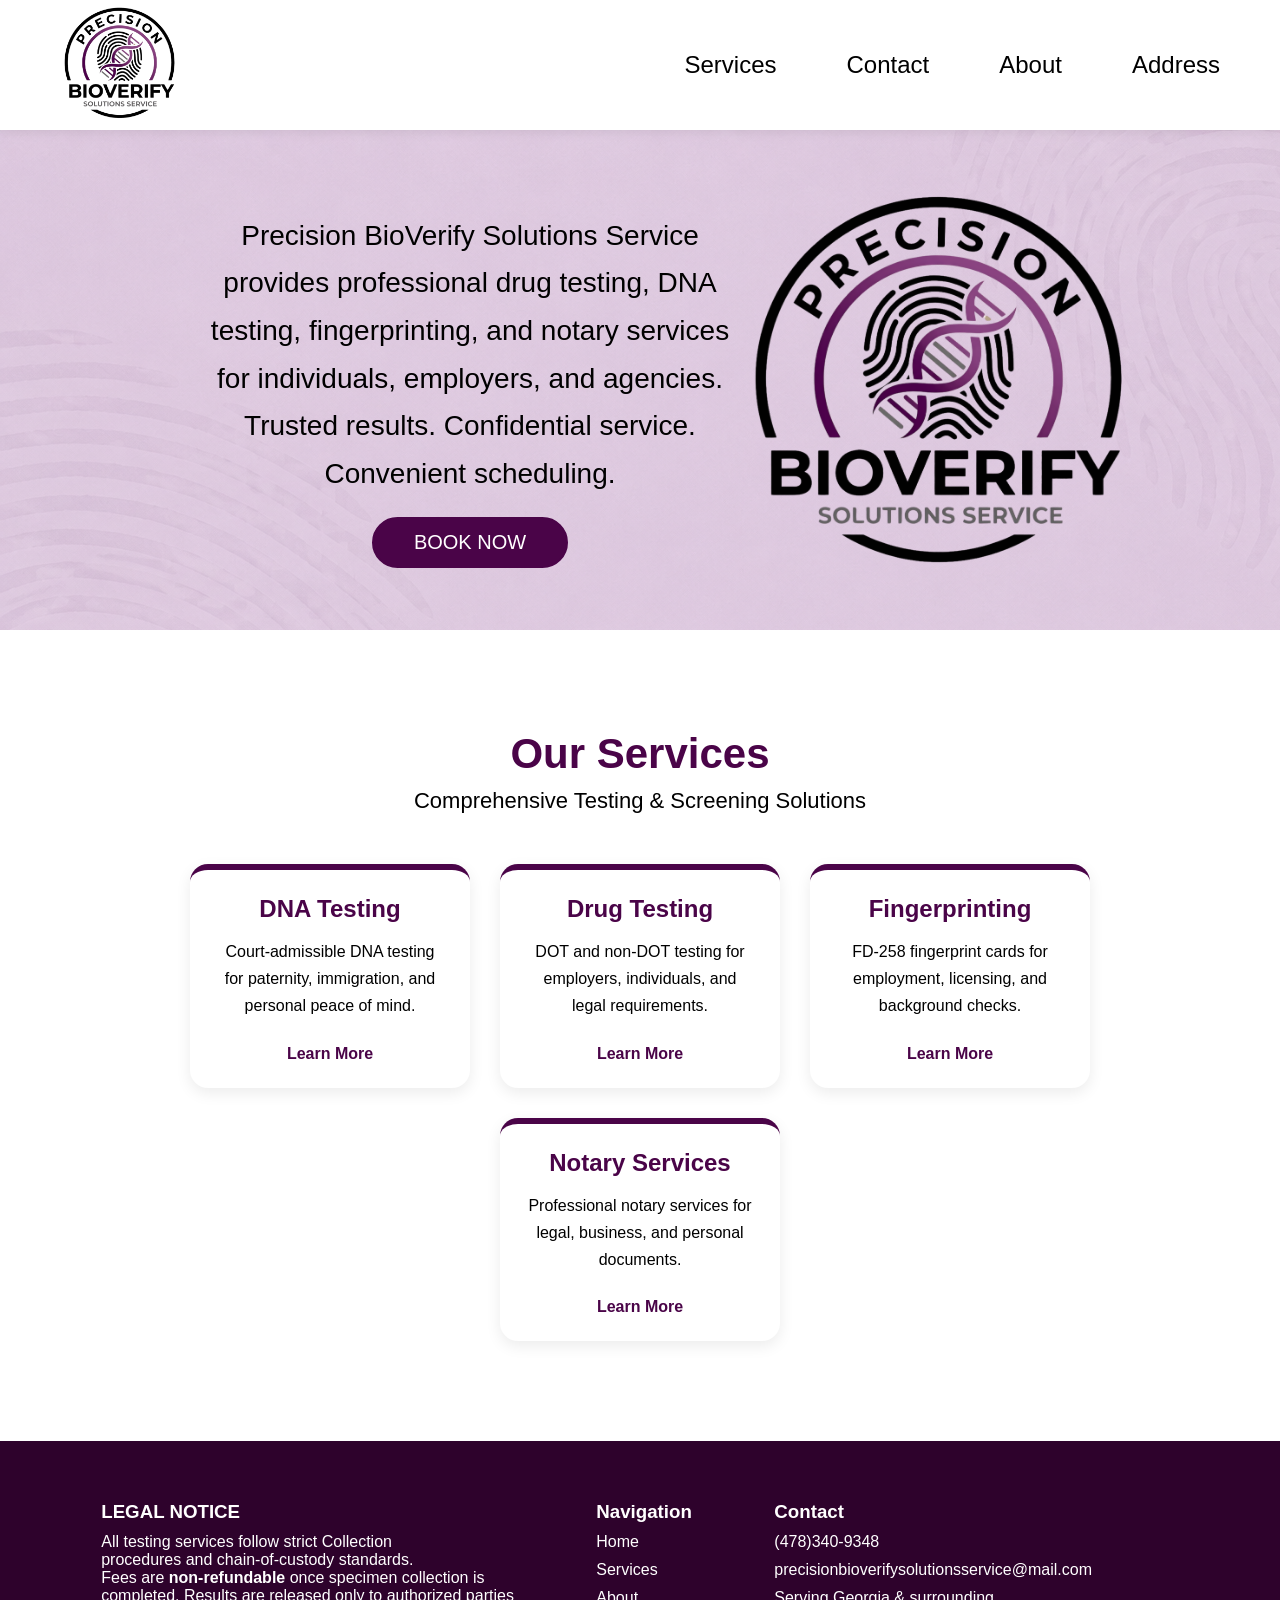
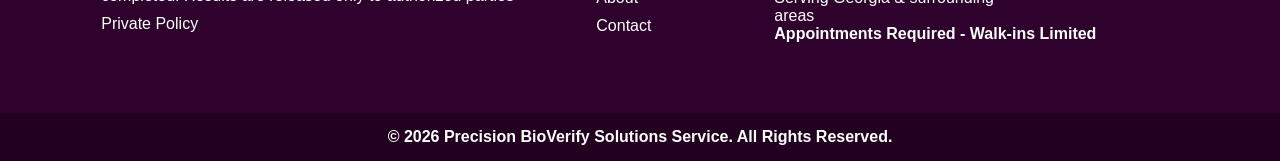
==== index.html @ c6c78e3b "Add files via upload" ====
<!DOCTYPE html>
<html lang="en">
<head>
    <meta charset="UTF-8">
    <meta name="viewport" content="width=device-width, initial-scale=1.0">
    <title>PrecisionBioverifySolutionsService</title>
<link rel="stylesheet" href="style.css">
</head>
<body>
   <div id="navbar">

    <!-- LOGO -->
    <a href="index.html">
        <img src="bioverify.png" alt="logonavbar" class="nav-logo"
        width="120px">      
    </a>

    <!-- NAV LINKS -->
    <div class="nav-links">
        <a href="services.html">Services</a>
        <a href="contact.html">Contact</a>
        <a href="about.html">About</a>
        <a href="address.html">Address</a>
    </div>

</div>
<div id="two-columns">
    <div id="columns-1">
        <p id="home-text">
       Precision BioVerify Solutions Service provides professional
     drug testing, DNA testing, fingerprinting, and notary services
     for individuals, employers, and agencies.<br>

Trusted results. Confidential service. Convenient scheduling.
    </p>
     <a href="services.html" class="border-button">
        <button>BOOK NOW</button>
    </a>
    </div>
    <div id="columns-2">
        <img src="bioverify.png" class="logo" alt="logo">
    </div>
</div>
<section id="services-preview">
    <h2>Our Services</h2>
    <p class="services-subtitle">
        Comprehensive Testing & Screening Solutions
    </p>

    <div class="service-cards">

        <div class="service-card">
            <h3>DNA Testing</h3>
            <p>
                Court-admissible DNA testing for paternity,
                immigration, and personal peace of mind.
            </p>
            <a href="services.html">Learn More</a>
        </div>

        <div class="service-card">
            <h3>Drug Testing</h3>
            <p>
                DOT and non-DOT testing for employers,
                individuals, and legal requirements.
            </p>
            <a href="services.html">Learn More</a>
        </div>

        <div class="service-card">
            <h3>Fingerprinting</h3>
            <p>
                FD-258 fingerprint cards for employment,
                licensing, and background checks.
            </p>
            <a href="services.html">Learn More</a>
        </div>

        <div class="service-card">
            <h3>Notary Services</h3>
            <p>
                Professional notary services for legal,
                business, and personal documents.
            </p>
            <a href="services.html">Learn More</a>
        </div>

    </div>
</section>
<footer id="footer">

    <div class="footer-column">
        <h3>LEGAL NOTICE</h3>
        <p>All testing services follow strict Collection<br>
            procedures and chain-of-custody standards.<br>
        Fees are <b>non-refundable</b> once specimen collection is<br> 
    completed. Results are released only to authorized parties</p>
    <a href="privatepolicy.html">Private Policy</a>
    </div>

    <div class="footer-column">
        <h3>Navigation</h3>
        <a href="index.html">Home</a>
        <a href="services.html">Services</a>
        <a href="about.html">About</a>
        <a href="contact.html">Contact</a>
    </div>

    <div class="footer-column">
        <h3>Contact</h3>
        <p>(478)340-9348</p>
        <p>precisionbioverifysolutionsservice@mail.com</p>
        <p>Serving Georgia &amp; surrounding<br>
        areas
        <br><b>Appointments Required - Walk-ins Limited<b></p>
    </div>

</footer>

<div id="copyright">
    © 2026 Precision BioVerify Solutions Service. All Rights Reserved.
</div>
    </body>
</html>
---- style.css ----
*{
    margin: 0;
    padding: 0;
    box-sizing: border-box;
}

body{
    font-family: 'Montserrat', sans-serif;
    background: #e8d8e6;
    margin: 0px;
    padding-top:130px ;
} 
#two-columns{
   display: flex;
    justify-content: center;
    align-items: center;
    height: 500px;
    padding-left: 200px;
    background-image: url(print.png);
}
#columns-1,
#columns-2 {
    flex: 1;
}
#home-text{
   max-width: 800px;
   text-align: center;
   font-size: 28px;
   line-height: 1.7;
   margin-top: 20px;
   width: 100%;
}
.logo{
    width: 400px;
    max-width: 100%;
    display: block;

}
#services-preview{
    padding: 100px 80px;
    text-align: center;
    background-color: white;
}

#services-preview h2{
    font-size: 42px;
    margin-bottom: 10px;
    color: #4a0448;
}

.services-subtitle{
    font-size: 22px;
    margin-bottom: 50px;
}

.service-cards{
    display: flex;
    justify-content: center;
    gap: 30px;
    flex-wrap: wrap;
}

.service-card{
    width: 280px;
    background: white;
    padding: 35px 25px;
    border-radius: 15px;
    box-shadow: 0 5px 15px rgba(0,0,0,0.08);
    transition: 0.3s;
}

.service-card:hover{
    transform: translateY(-8px);
}

.service-card h3{
    margin-bottom: 15px;
    color: #4a0448;
    font-size: 24px;
}

.service-card p{
    line-height: 1.7;
    margin-bottom: 25px;
}

.service-card a{
    text-decoration: none;
    color: #4a0448;
    font-weight: 600;
}

.service-card a:hover{
    text-decoration: underline;
}
#navbar {
    background-color: white;
    height: 130px;
    display: flex;
    align-items: center;
    justify-content: space-between;
    padding: 20px 60px;
    position: fixed;
    top: 0;
    left: 0;
    width: 100%;
    z-index: 1000;
    box-shadow: 0 2px 10px rgba(0,0,0,0.08);

}
#nav-logo{
    width: 120px;
    height: auto;
    display: block;
}
.nav-links{
    display: flex;
    align-items: center;
    gap: 70px;
}
.nav-links a{
    text-decoration: none;
    color: black;
    font-size: 24px;
}
.border-button button{
    padding: 12px 40px;
    border-radius: 30px;
    border: 2px solid #4a0448;
    background: #4a0448;
    font-size: 20px;
    cursor: pointer;
    color: white;
}
.border-button{
    display: flex;
    justify-content: center;
    text-decoration: none;
    margin-top: 20px;
}
.about-hero-text h3{
    margin-bottom: 0px;
    margin-top: 0px;
    margin-left: 20px;
}

.about-hero-text h1{
    margin-bottom: 0px;
    margin-top: 0px;
    margin-left: 20px;
}

.about-hero-text p{
    line-height: 1.8;
    margin-left: 20px;
}
.about-hero{
    height: 350px;
    background-image: url(dna1.png);
    background-size: cover;
    background-position: center;
    background-repeat: no-repeat;
    display: flex;
    align-items: center;
    padding-left: 80px;
    position: relative;
    overflow: hidden;
}
#about-columns {
    display: flex;
}
.about-section{
    display: flex;
    justify-content: space-between;
    align-items: center;
    gap: 60px;
    padding: 80px;
}
#about-text{
    width: 60%;
}
#about-text h2{
    font-size: 30px;
}
#about-text p{
    font-size: 28px;
    line-height: 1.8;
    color: #1f1f1f;
}
.lab-image{
    width: 100%;
    max-width: 500px;
    border-radius: 20px;
    height: auto;
    display: block;
}
#columns-b{
    width: 40%;
}
.services-hero{
    height: 450px;
    background-image: url(dna1.png);
    background-size: cover;
    background-position: center;
    background-repeat: no-repeat;
    display: flex;
    align-items: center;
    justify-content: center;
    text-align: center;
    position: relative;
    
}
.services-hero::before{
    content: "";
    position: absolute;
    inset: 0;
    background: rgba(74, 4, 72, 0.55);
}
.services-hero-content h1 {
    font-size: 72px;
    margin-bottom: 20px;
    font-weight: 700;
}
.services-hero-content h3{
    font-size: 28px;
    margin-bottom: 20px;
    font-weight: 500;
}
.services-hero-content p{
    font-size: 24px;
    margin-bottom: 35px;
}
.services-hero-content{
    position: relative;
    z-index: 1;
    color: #e8d8e6;
}
.services-hero::after{
    content: "";
    position: absolute;
    top: 0;
    left: 0;
    width: 100%;
    height: 6px;
    background-color: #4a0448;
}
#service-grid{
    display: grid;
    grid-template-columns: repeat(4, 1fr);
    gap: 30px;
    max-width: 1600px;
    margin: 80px auto;
    padding: 0 40px;
}

.service-card{
    background: white;
    border-radius: 18px;
    padding: 25px;
    box-shadow: 0 5px 15px rgba(0,0,0,0.08);
    border-top: 6px solid #4a0448;
    text-align: center;
}

.service-card h2{
    color: #4a0448;
    margin-bottom: 20px;
    font-size: 24px;
}

.service-card ul{
    list-style: none;
    padding: 0;
    margin-bottom: 20px;
}

.service-card li{
    margin-bottom: 10px;
    font-size: 16px;
}

.price{
    font-size: 24px;
    font-weight: bold;
    color: #4a0448;
    margin-bottom: 20px;
}

.service-btn{
    display: inline-block;
    background: #4a0448;
    color: white;
    text-decoration: none;
    padding: 12px 28px;
    border-radius: 30px;
    position: relative;
    z-index: 10;
}

.service-btn:hover{
    background: #670664;
}
#additional-services{
    display: flex;
    justify-content: center;
    gap: 30px;
    max-width: 1200px;
    margin: 80px auto;
    padding: 0 40px;
}

.mini-service-card{
    width: 320px;
    background: white;
    border-radius: 18px;
    padding: 30px;
    text-align: center;
    box-shadow: 0 5px 15px rgba(0,0,0,0.08);
    border-top: 5px solid #4a0448;
}

.mini-service-card h3{
    color: #4a0448;
    margin-bottom: 15px;
}

.mini-service-card p{
    margin-bottom: 20px;
}

.service-price{
    color: #4a0448;
    font-size: 24px;
    font-weight: bold;
}
#background-screening{
    padding: 100px 60px;
    text-align: center;
}

#background-screening h2{
    color: #4a0448;
    font-size: 42px;
    margin-bottom: 50px;
}

.screening-cards{
    display: flex;
    justify-content: center;
    gap: 30px;
    flex-wrap: wrap;
}

.screening-card{
    width: 320px;
    background: white;
    padding: 30px;
    border-radius: 18px;
    box-shadow: 0 5px 15px rgba(0,0,0,.08);
    border-top: 5px solid #4a0448;
}

.screening-card h3{
    color: #4a0448;
    margin-bottom: 15px;
}

.screening-card p{
    line-height: 1.7;
    margin-bottom: 20px;
}

.screening-card a{
    color: #4a0448;
    font-weight: bold;
    text-decoration: none;
}
#packages{
    padding: 100px 60px;
    text-align: center;
}

#packages h2{
    color: #4a0448;
    font-size: 42px;
    margin-bottom: 50px;
}

.package-grid{
    display: flex;
    justify-content: center;
    gap: 30px;
    flex-wrap: wrap;
}

.package-card{
    width: 320px;
    background: white;
    padding: 35px;
    border-radius: 18px;
    box-shadow: 0 5px 15px rgba(0,0,0,.08);
}

.featured{
    background: #4a0448;
    color: white;
    transform: scale(1.05);
}

.package-price{
    font-size: 40px;
    font-weight: bold;
    margin: 20px 0;
}

.package-card ul{
    list-style: none;
    padding: 0;
    margin-bottom: 30px;
}

.package-card li{
    margin-bottom: 12px;
}

.package-card a{
    display: inline-block;
    padding: 12px 30px;
    background: #4a0448;
    color: white;
    text-decoration: none;
    border-radius: 30px;
}

.featured a{
    background: white;
    color: #4a0448;
}
#why-us{
    padding: 100px 60px;
    text-align: center;
}

#why-us h2{
    color: #4a0448;
    font-size: 42px;
    margin-bottom: 50px;
}

.why-grid{
    display: grid;
    grid-template-columns: repeat(3, 1fr);
    gap: 25px;
    max-width: 1200px;
    margin: auto;
}

.why-grid div{
    background: white;
    padding: 25px;
    border-radius: 15px;
    box-shadow: 0 5px 15px rgba(0,0,0,.08);
}
#footer{
    background: #2e022c;
    color: white;
    display: flex;
    justify-content: space-around;
    padding: 60px;
    flex-wrap: wrap;
}

.footer-column{
    display: flex;
    flex-direction: column;
    gap: 10px;
}

.footer-column a{
    color: white;
    text-decoration: none;
}

#copyright{
    background: #21011f;
    color: white;
    text-align: center;
    padding: 15px;
}
.learn-more-page{
    max-width: 1100px;
    margin: 180px auto 100px;
    padding: 0 40px;
}

.learn-more-page h1{
    text-align: center;
    font-size: 52px;
    color: #4a0448;
    margin-bottom: 50px;
}

.learn-card{
    background: white;
    padding: 50px;
    border-radius: 20px;
    border-top: 6px solid #4a0448;
    box-shadow: 0 5px 15px rgba(0,0,0,0.08);
}

.learn-card h2{
    color: #4a0448;
    font-size: 36px;
    margin-bottom: 20px;
}

.learn-card h3{
    color: #4a0448;
    font-size: 28px;
    margin-top: 35px;
    margin-bottom: 15px;
}

.learn-card p{
    font-size: 20px;
    line-height: 1.8;
    color: #333;
    margin-bottom: 20px;
}

.learn-card ul{
    margin-bottom: 30px;
    padding-left: 25px;
}

.learn-card li{
    font-size: 20px;
    line-height: 1.8;
    margin-bottom: 10px;
}

.learn-card .price{
    font-size: 32px;
    font-weight: bold;
    color: #4a0448;
    margin-top: 20px;
}

.learn-btn{
    display: inline-block;
    margin-top: 30px;
    background: #4a0448;
    color: white;
    text-decoration: none;
    padding: 15px 35px;
    border-radius: 30px;
    font-size: 18px;
    transition: 0.3s;
}

.learn-btn:hover{
    background: #670664;
}

/* Pricing Lists */

.price-list{
    margin-top: 20px;
}

.price-list li{
    list-style: none;
    border-bottom: 1px solid #ddd;
    padding: 12px 0;
    font-size: 20px;
}

/* Highlight Box */

.highlight-box{
    background: #f6eff5;
    border-left: 5px solid #4a0448;
    padding: 25px;
    border-radius: 12px;
    margin: 30px 0;
}

.highlight-box p{
    margin: 0;
    font-weight: 600;
}
.service-btn{
    display: inline-block;
    background: #4a0448;
    color: white !important;
    text-decoration: none;
    padding: 12px 28px;
    border-radius: 30px;
}

.service-btn:visited{
    color: white;
}

.service-btn:hover{
    color: white;
    background: #670664;
}
.package-card a{
    display: inline-block;
    padding: 12px 30px;
    background: #4a0448;
    color: white;
    text-decoration: none;
    border-radius: 30px;
}

.package-card a:visited{
    color: white;
}
.featured a, .featured a:visited{
    background: white;
    color: #4a0448;
}
/* MOBILE & ON-SITE SERVICES */

#mobile-services{
    padding: 100px 60px;
    text-align: center;
}

#mobile-services h2{
    color: #4a0448;
    font-size: 48px;
    margin-bottom: 20px;
}

.mobile-intro{
    font-size: 22px;
    color: #333;
    max-width: 800px;
    margin: 0 auto 50px;
    line-height: 1.6;
}

.mobile-grid{
    display: grid;
    grid-template-columns: repeat(3, 1fr);
    gap: 25px;
    max-width: 1100px;
    margin: 0 auto;
}

.mobile-item{
    background: white;
    padding: 30px;
    border-radius: 15px;
    border-top: 5px solid #4a0448;
    box-shadow: 0 5px 15px rgba(0,0,0,0.08);
    font-size: 22px;
    font-weight: 600;
    color: #4a0448;
}

.mobile-note{
    margin-top: 40px;
    font-size: 18px;
    font-weight: 600;
    color: #4a0448;
}

/* CALL TO ACTION */

#cta{
    background: #4a0448;
    color: white;
    text-align: center;
    padding: 80px 40px;
    margin-top: 100px;
}

#cta h2{
    font-size: 52px;
    margin-bottom: 20px;
}

#cta p{
    font-size: 22px;
    margin-bottom: 35px;
    line-height: 1.6;
}

.cta-btn{
    display: inline-block;
    background: white;
    color: #4a0448;
    text-decoration: none;
    padding: 16px 40px;
    border-radius: 30px;
    font-size: 18px;
    font-weight: 700;
    transition: 0.3s;
}

.cta-btn:hover{
    background: #e8d8e6;
    transform: translateY(-3px);
}
#contact-section{
    max-width: 1200px;
    margin: 100px auto;
    padding: 0 40px;
    display: flex;
    justify-content: center;
    align-items: center;
    gap: 30px;
}

/* HOURS CARD */

.hours-card{
    width: 350px;
    background: white;
    border-radius: 25px;
    padding: 40px;
    border-top: 6px solid #4a0448;
    box-shadow: 0 5px 15px rgba(0,0,0,0.08);
}

.hours-card h2{
    text-align: center;
    color: #4a0448;
    font-size: 36px;
    margin-bottom: 40px;
}

.hours-row{
    display: flex;
    justify-content: space-between;
    margin-bottom: 22px;
    font-size: 18px;
    color: #1f1f1f;
}

/* CONTACT CARD */

.contact-card{
    flex: 1;
    background: white;
    border-radius: 25px;
    padding: 50px;
    border-top: 6px solid #4a0448;
    box-shadow: 0 5px 15px rgba(0,0,0,0.08);
}

.contact-card h1{
    color: #4a0448;
    font-size: 48px;
    margin-bottom: 50px;
}

.contact-row{
    display: grid;
    grid-template-columns: 150px 1fr;
    gap: 40px;
    margin-bottom: 40px;
    font-size: 20px;
    line-height: 1.7;
}

.label{
    font-weight: 600;
    color: #4a0448;
}

/* LINKS */

.contact-card a{
    color: #4a0448;
    text-decoration: none;
    font-weight: 600;
}

.contact-card a:hover{
    color: #670664;
    text-decoration: underline;
}
.address-hero{
    height: 350px;
    background-image: url(dna1.png);
    background-size: cover;
    background-position: center;
    position: relative;

    display: flex;
    justify-content: center;
    align-items: center;
    text-align: center;
}

.address-hero::before{
    content: "";
    position: absolute;
    inset: 0;
    background: rgba(74,4,72,.55);
}

.address-hero-content{
    position: relative;
    z-index: 1;
    color: white;
}

.address-hero-content h1{
    font-size: 64px;
    margin-bottom: 15px;
}

.address-hero-content p{
    font-size: 24px;
}

#address-section{
    max-width: 1200px;
    margin: 80px auto;
    padding: 0 40px;

    display: flex;
    justify-content: center;
    gap: 30px;
}

.address-card{
    flex: 1;

    background: white;
    padding: 40px;

    border-radius: 20px;
    border-top: 6px solid #4a0448;

    box-shadow: 0 5px 15px rgba(0,0,0,.08);

    text-align: center;
}

.address-card h2{
    color: #4a0448;
    margin-bottom: 25px;
}

.address-card p{
    font-size: 20px;
    line-height: 1.8;
}

.address-btn{
    display: inline-block;
    margin-top: 25px;

    background: #4a0448;
    color: white;
    text-decoration: none;

    padding: 14px 32px;
    border-radius: 30px;
}

.address-btn:hover{
    background: #670664;
}

#map-section{
    max-width: 1200px;
    margin: 80px auto;
    padding: 0 40px;
    text-align: center;
}

#map-section h2{
    color: #4a0448;
    margin-bottom: 30px;
    font-size: 42px;
}

#map-section iframe{
    width: 100%;
    height: 450px;
    border: none;
    border-radius: 20px;
    box-shadow: 0 5px 15px rgba(0,0,0,.08);
}

#location-help{
    text-align: center;
    padding: 80px 40px;
}

#location-help h2{
    color: #4a0448;
    margin-bottom: 20px;
}

#location-help p{
    font-size: 22px;
}
.policy-page{
    max-width: 1200px;
    margin: 180px auto 100px;
    padding: 0 40px;
}

.policy-header{
    text-align: center;
    margin-bottom: 50px;
}

.policy-header h1{
    font-size: 52px;
    color: #4a0448;
    margin-bottom: 15px;
}

.policy-header p{
    font-size: 20px;
    color: #555;
}

.policy-container{
    background: white;
    border-radius: 20px;
    padding: 50px;
    border-top: 6px solid #4a0448;
    box-shadow: 0 5px 15px rgba(0,0,0,.08);
}

.policy-grid{
    display: grid;
    grid-template-columns: 1fr 1fr;
    gap: 50px;
}

.policy-column h2{
    color: #4a0448;
    margin-top: 30px;
    margin-bottom: 15px;
    font-size: 28px;
}

.policy-column p{
    font-size: 18px;
    line-height: 1.8;
    color: #333;
    margin-bottom: 15px;
}

.policy-column ul{
    padding-left: 25px;
    margin-bottom: 20px;
}

.policy-column li{
    font-size: 18px;
    line-height: 1.8;
    margin-bottom: 8px;
}

.contact-box{
    background: #f6eff5;
    border-left: 5px solid #4a0448;
    padding: 20px;
    border-radius: 12px;
    margin-top: 20px;
}
/* MOBILE */

@media (max-width: 768px){

    body{
        padding-top: 100px;
    }

    /* NAVBAR */

    #navbar{
        flex-direction: column;
        height: auto;
        padding: 15px;
        gap: 15px;
    }

    .nav-links{
        gap: 20px;
        flex-wrap: wrap;
        justify-content: center;
    }

    .nav-links a{
        font-size: 18px;
    }

    /* HERO SECTION */

    #two-columns{
        flex-direction: column-reverse;
        text-align: center;
        height: auto;
        padding: 40px 20px;
        min-height: auto;
    }

    #columns-1,
    #columns-2{
        width: 100%;
    }

    .logo{
        width: 250px;
        margin: 0 auto 20px;
    }

    #home-text{
        font-size: 20px;
        line-height: 1.6;
        max-width: 100%;
    }

    /* SERVICES */

    #services-preview{
        padding: 60px 20px;
    }

    #services-preview h2{
        font-size: 32px;
    }

    .services-subtitle{
        font-size: 18px;
    }

    .service-cards{
        flex-direction: column;
        align-items: center;
    }

    .service-card{
        width: 100%;
        max-width: 350px;
    }

    /* FOOTER */

    #footer{
        flex-direction: column;
        text-align: center;
        gap: 40px;
        padding: 40px 20px;
    }

    .footer-column{
        width: 100%;
    }

    .footer-column p,
    .footer-column a{
        word-break: break-word;
    }
}
/* ADDRESS PAGE MOBILE */

@media (max-width: 768px){

    /* Hero */

    .address-hero{
        height: 250px;
        padding: 20px;
    }

    .address-hero-content h1{
        font-size: 38px;
    }

    .address-hero-content p{
        font-size: 18px;
    }

    /* Address Cards */

    #address-section{
        flex-direction: column;
        padding: 0 20px;
        gap: 20px;
        margin: 50px auto;
    }

    .address-card{
        width: 100%;
        padding: 30px 20px;
    }

    .address-card h2{
        font-size: 28px;
    }

    .address-card p{
        font-size: 18px;
    }

    .address-btn{
        width: 100%;
        text-align: center;
    }

    /* Map */

    #map-section{
        padding: 0 20px;
    }

    #map-section h2{
        font-size: 32px;
    }

    #map-section iframe{
        height: 300px;
    }

    /* Help Section */

    #location-help{
        padding: 50px 20px;
    }

    #location-help h2{
        font-size: 30px;
    }

    #location-help p{
        font-size: 18px;
    }

    /* Footer */

    #footer{
        flex-direction: column;
        text-align: center;
        gap: 30px;
        padding: 40px 20px;
    }

    .footer-column{
        width: 100%;
    }

    .footer-column p,
    .footer-column a{
        word-break: break-word;
    }
}
/* ABOUT PAGE MOBILE */

@media (max-width: 768px){

    body{
        padding-top: 100px;
    }

    /* HERO */

    .about-hero{
        height: 280px;
        padding: 20px;
        justify-content: center;
        text-align: center;
    }

    .about-hero-text{
        width: 100%;
    }

    .about-hero-text h3{
        margin: 0 0 10px 0;
        font-size: 18px;
    }

    .about-hero-text h1{
        margin: 0 0 15px 0;
        font-size: 36px;
        line-height: 1.2;
    }

    .about-hero-text p{
        margin: 0;
        font-size: 18px;
    }

    /* ABOUT SECTION */

    .about-section{
        flex-direction: column;
        padding: 40px 20px;
        gap: 30px;
    }

    #about-text{
        width: 100%;
    }

    #about-text h2{
        font-size: 28px;
        text-align: center;
        margin-bottom: 20px;
    }

    #about-text p{
        font-size: 18px;
        line-height: 1.7;
    }

    #about-text ul{
        padding-left: 25px;
        margin: 20px 0;
    }

    #about-text li{
        font-size: 18px;
        margin-bottom: 10px;
    }

    /* IMAGE */

    #columns-b{
        width: 100%;
    }

    .lab-image{
        width: 100%;
        max-width: 400px;
        margin: 0 auto;
        display: block;
    }

    /* FOOTER */

    #footer{
        flex-direction: column;
        text-align: center;
        gap: 30px;
        padding: 40px 20px;
    }

    .footer-column{
        width: 100%;
    }

    .footer-column p,
    .footer-column a{
        word-break: break-word;
    }
}
/* MOBILE */

@media (max-width: 768px){

    .policy-page{
        margin: 140px auto 60px;
        padding: 0 15px;
    }

    .policy-header h1{
        font-size: 32px;
        line-height: 1.2;
    }

    .policy-header p{
        font-size: 16px;
    }

    .policy-container{
        padding: 25px;
    }

    .policy-grid{
        display: block;
    }

    .policy-column{
        width: 100%;
        margin-bottom: 30px;
    }

    .policy-column h2{
        font-size: 22px;
    }

    .policy-column p,
    .policy-column li{
        font-size: 16px;
        line-height: 1.6;
    }

    .contact-box{
        padding: 15px;
    }
}
/* CONTACT PAGE MOBILE */

@media (max-width: 768px){

    body{
        padding-top: 100px;
    }

    /* CONTACT SECTION */

    #contact-section{
        flex-direction: column;
        align-items: center;
        gap: 25px;
        width: 100%;
        padding: 20px;
        margin: 40px auto;
    }

    /* HOURS CARD */

    .hours-card{
        width: 100%;
        max-width: 500px;
        padding: 25px;
    }

    .hours-card h2{
        font-size: 32px;
        margin-bottom: 25px;
    }

    .hours-row{
        font-size: 16px;
        margin-bottom: 15px;
    }

    /* CONTACT CARD */

    .contact-card{
        width: 100%;
        min-width: auto;
        padding: 30px 20px;
        border-radius: 25px;
    }

    .contact-card h1{
        font-size: 36px;
        text-align: center;
        margin-bottom: 30px;
    }

    .contact-row{
        display: flex;
        flex-direction: column;
        gap: 8px;
        margin-bottom: 25px;
        font-size: 18px;
    }

    .label{
        font-weight: bold;
    }

    /* LONG EMAIL ADDRESS */

    .contact-card a{
        word-break: break-word;
        overflow-wrap: break-word;
    }

    /* FOOTER */

    #footer{
        flex-direction: column;
        text-align: center;
        gap: 30px;
        padding: 40px 20px;
    }

    .footer-column{
        width: 100%;
    }

    .footer-column p,
    .footer-column a{
        word-break: break-word;
    }
}
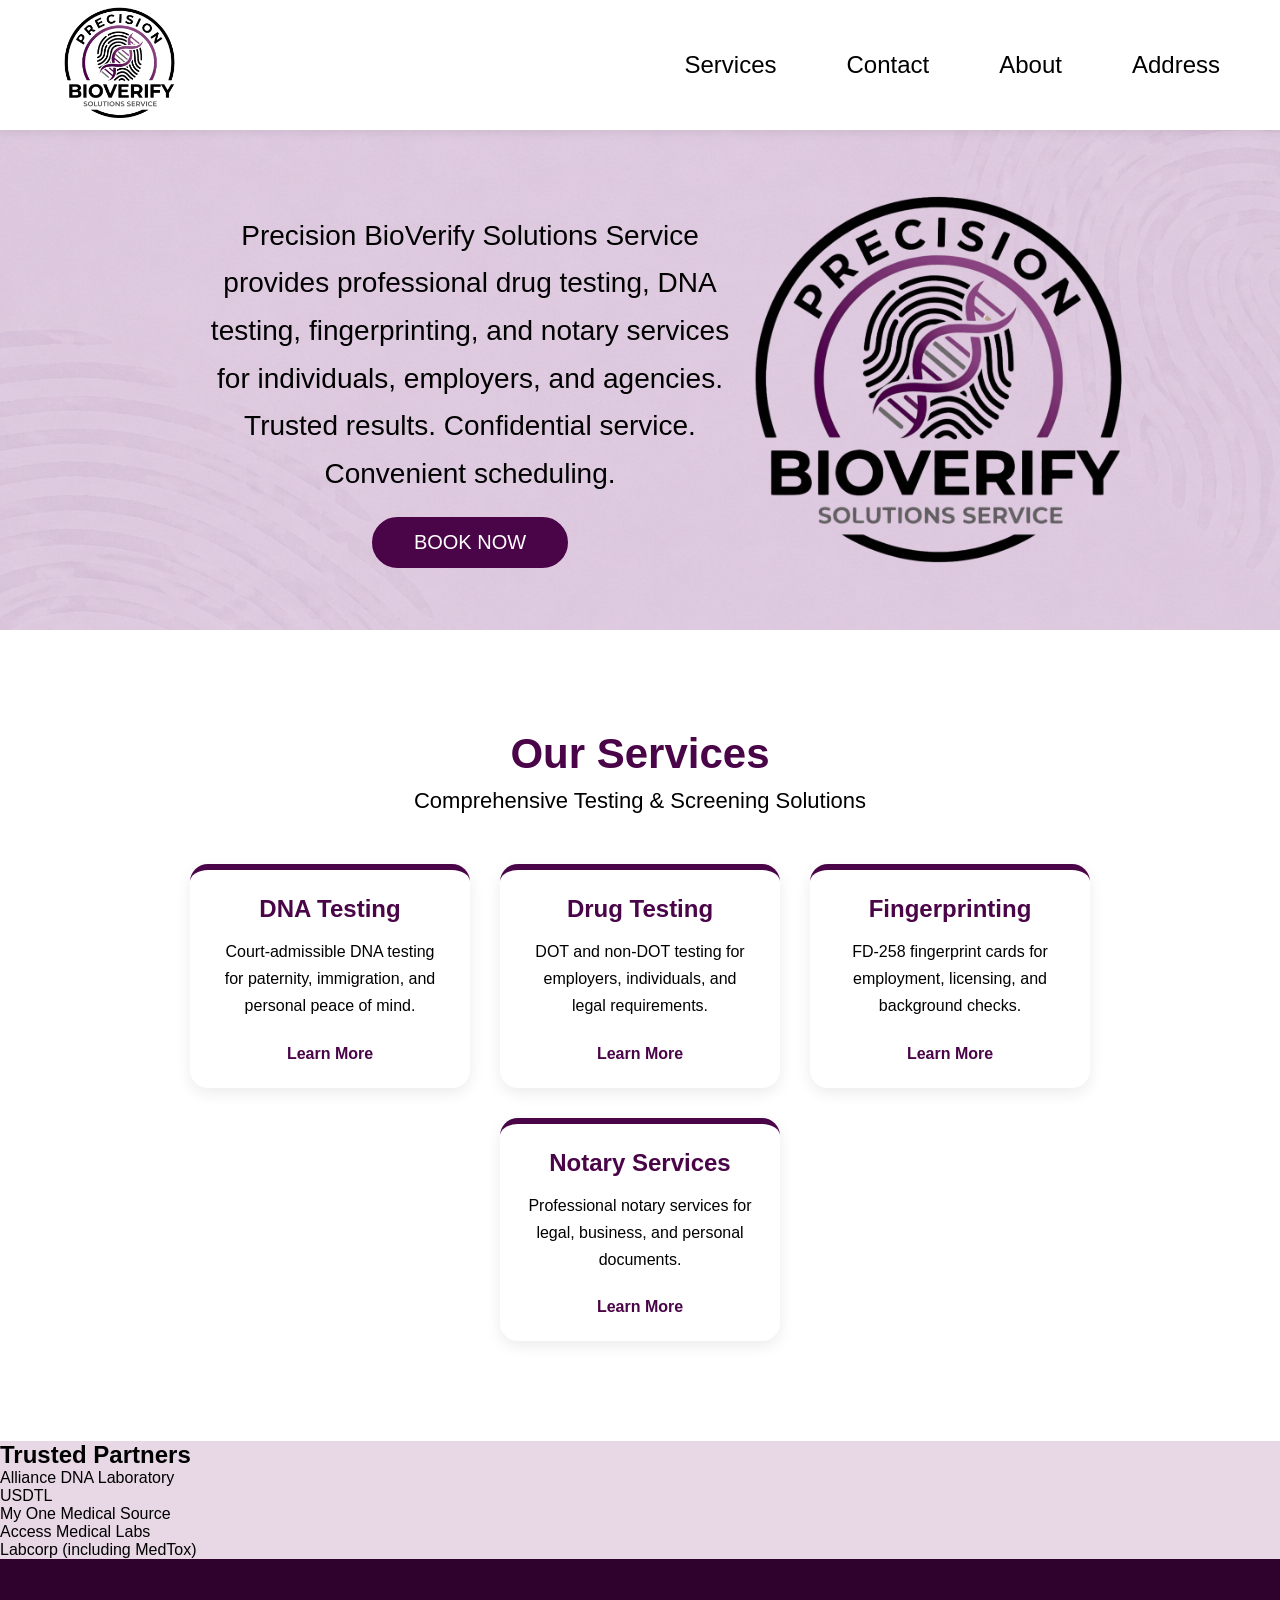
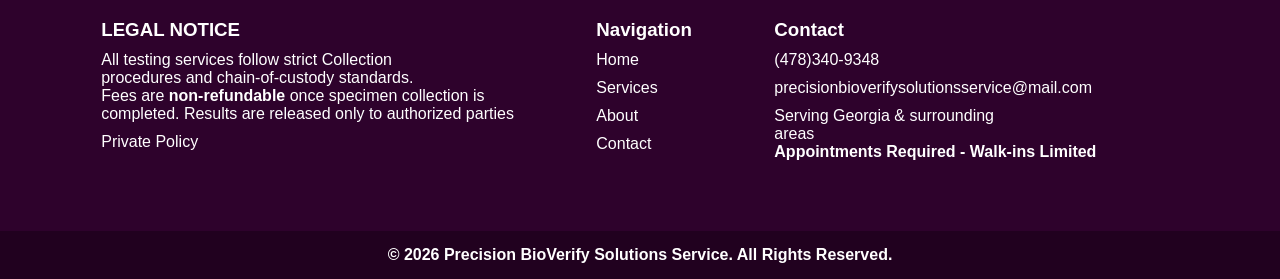
==== commit d6151f07: "Update index.html" ====
--- a/index.html
+++ b/index.html
@@ -87,6 +87,19 @@
 
     </div>
 </section>
+    <section id="partners">
+
+    <h2>Trusted Partners</h2>
+
+    <div class="partners-list">
+        <div>Alliance DNA Laboratory</div>
+        <div>USDTL</div>
+        <div>My One Medical Source</div>
+        <div>Access Medical Labs</div>
+        <div>Labcorp (including MedTox)</div>
+    </div>
+
+</section>
 <footer id="footer">
 
     <div class="footer-column">
@@ -121,4 +134,4 @@
     © 2026 Precision BioVerify Solutions Service. All Rights Reserved.
 </div>
     </body>
-</html>+</html>
--- a/style.css
+++ b/style.css
@@ -1393,4 +1393,281 @@
     .footer-column a{
         word-break: break-word;
     }
-}+}
+/* SERVICES PAGE MOBILE FIX */
+
+@media (max-width: 768px){
+
+    /* Service Grid */
+
+    #service-grid{
+        grid-template-columns: 1fr;
+        gap: 20px;
+        padding: 0 20px;
+        margin: 40px auto;
+    }
+
+    .service-card{
+        width: 100%;
+        max-width: 100%;
+        padding: 25px 20px;
+    }
+
+    .service-card h2{
+        font-size: 22px;
+    }
+
+    .service-card li{
+        font-size: 18px;
+    }
+
+    .price{
+        font-size: 20px;
+    }
+
+    /* Additional Services */
+
+    #additional-services{
+        flex-direction: column;
+        align-items: center;
+        gap: 20px;
+        padding: 0 20px;
+        margin: 40px auto;
+    }
+
+    .mini-service-card{
+        width: 100%;
+        max-width: 400px;
+    }
+
+    /* Background Screening */
+
+    #background-screening{
+        padding: 60px 20px;
+    }
+
+    #background-screening h2{
+        font-size: 36px;
+        line-height: 1.2;
+    }
+
+    .screening-cards{
+        flex-direction: column;
+        align-items: center;
+    }
+
+    .screening-card{
+        width: 100%;
+        max-width: 400px;
+    }
+
+    /* Packages */
+
+    #packages{
+        padding: 60px 20px;
+    }
+
+    #packages h2{
+        font-size: 36px;
+    }
+
+    .package-grid{
+        flex-direction: column;
+        align-items: center;
+    }
+
+    .package-card{
+        width: 100%;
+        max-width: 400px;
+    }
+
+    .featured{
+        transform: none;
+    }
+
+    /* Why Us */
+
+    #why-us{
+        padding: 60px 20px;
+    }
+
+    #why-us h2{
+        font-size: 36px;
+    }
+
+    .why-grid{
+        grid-template-columns: 1fr;
+    }
+
+    /* Mobile Services */
+
+    #mobile-services{
+        padding: 60px 20px;
+    }
+
+    #mobile-services h2{
+        font-size: 36px;
+    }
+
+    .mobile-grid{
+        grid-template-columns: 1fr;
+    }
+
+    /* CTA */
+
+    #cta{
+        padding: 60px 20px;
+    }
+
+    #cta h2{
+        font-size: 36px;
+    }
+
+    #cta p{
+        font-size: 18px;
+    }
+
+    /* Navbar */
+
+    #navbar{
+        padding: 15px;
+    }
+
+    #nav-logo{
+        width: 90px;
+    }
+
+    .nav-links{
+        gap: 15px;
+    }
+
+    .nav-links a{
+        font-size: 16px;
+    }
+}
+/* BLOOD DRAW SERVICES */
+
+#blood-draw-services{
+    padding: 100px 60px;
+    text-align: center;
+}
+
+#blood-draw-services h2{
+    color: #4a0448;
+    font-size: 42px;
+    margin-bottom: 20px;
+}
+
+.blood-intro{
+    max-width: 900px;
+    margin: 0 auto 50px;
+    font-size: 22px;
+    line-height: 1.7;
+}
+
+.blood-grid{
+    display: grid;
+    grid-template-columns: repeat(3, 1fr);
+    gap: 25px;
+    max-width: 1200px;
+    margin: 0 auto 50px;
+}
+
+.blood-card{
+    background: white;
+    padding: 30px;
+    border-radius: 18px;
+    border-top: 5px solid #4a0448;
+    box-shadow: 0 5px 15px rgba(0,0,0,.08);
+}
+
+.blood-card h3{
+    color: #4a0448;
+    margin-bottom: 15px;
+}
+
+.blood-card p{
+    line-height: 1.7;
+}
+
+.pricing-box{
+    max-width: 700px;
+    margin: 0 auto 50px;
+    background: white;
+    padding: 40px;
+    border-radius: 20px;
+    border-top: 6px solid #4a0448;
+    box-shadow: 0 5px 15px rgba(0,0,0,.08);
+}
+
+.pricing-box h3{
+    color: #4a0448;
+    margin-bottom: 20px;
+}
+
+.pricing-box ul{
+    list-style: none;
+    padding: 0;
+}
+
+.pricing-box li{
+    font-size: 20px;
+    margin-bottom: 15px;
+}
+
+.why-blood h3{
+    color: #4a0448;
+    margin-bottom: 25px;
+    font-size: 32px;
+}
+
+.why-blood-grid{
+    display: grid;
+    grid-template-columns: repeat(3, 1fr);
+    gap: 20px;
+    max-width: 1000px;
+    margin: 0 auto 40px;
+}
+
+.why-blood-grid div{
+    background: white;
+    padding: 20px;
+    border-radius: 15px;
+    box-shadow: 0 5px 15px rgba(0,0,0,.08);
+}
+
+.blood-footer{
+    max-width: 900px;
+    margin: auto;
+    font-size: 20px;
+    line-height: 1.7;
+}
+
+/* MOBILE */
+
+@media (max-width: 768px){
+
+    #blood-draw-services{
+        padding: 60px 20px;
+    }
+
+    #blood-draw-services h2{
+        font-size: 34px;
+    }
+
+    .blood-intro{
+        font-size: 18px;
+    }
+
+    .blood-grid{
+        grid-template-columns: 1fr;
+    }
+
+    .why-blood-grid{
+        grid-template-columns: 1fr;
+    }
+
+    .pricing-box{
+        padding: 25px;
+    }
+}
